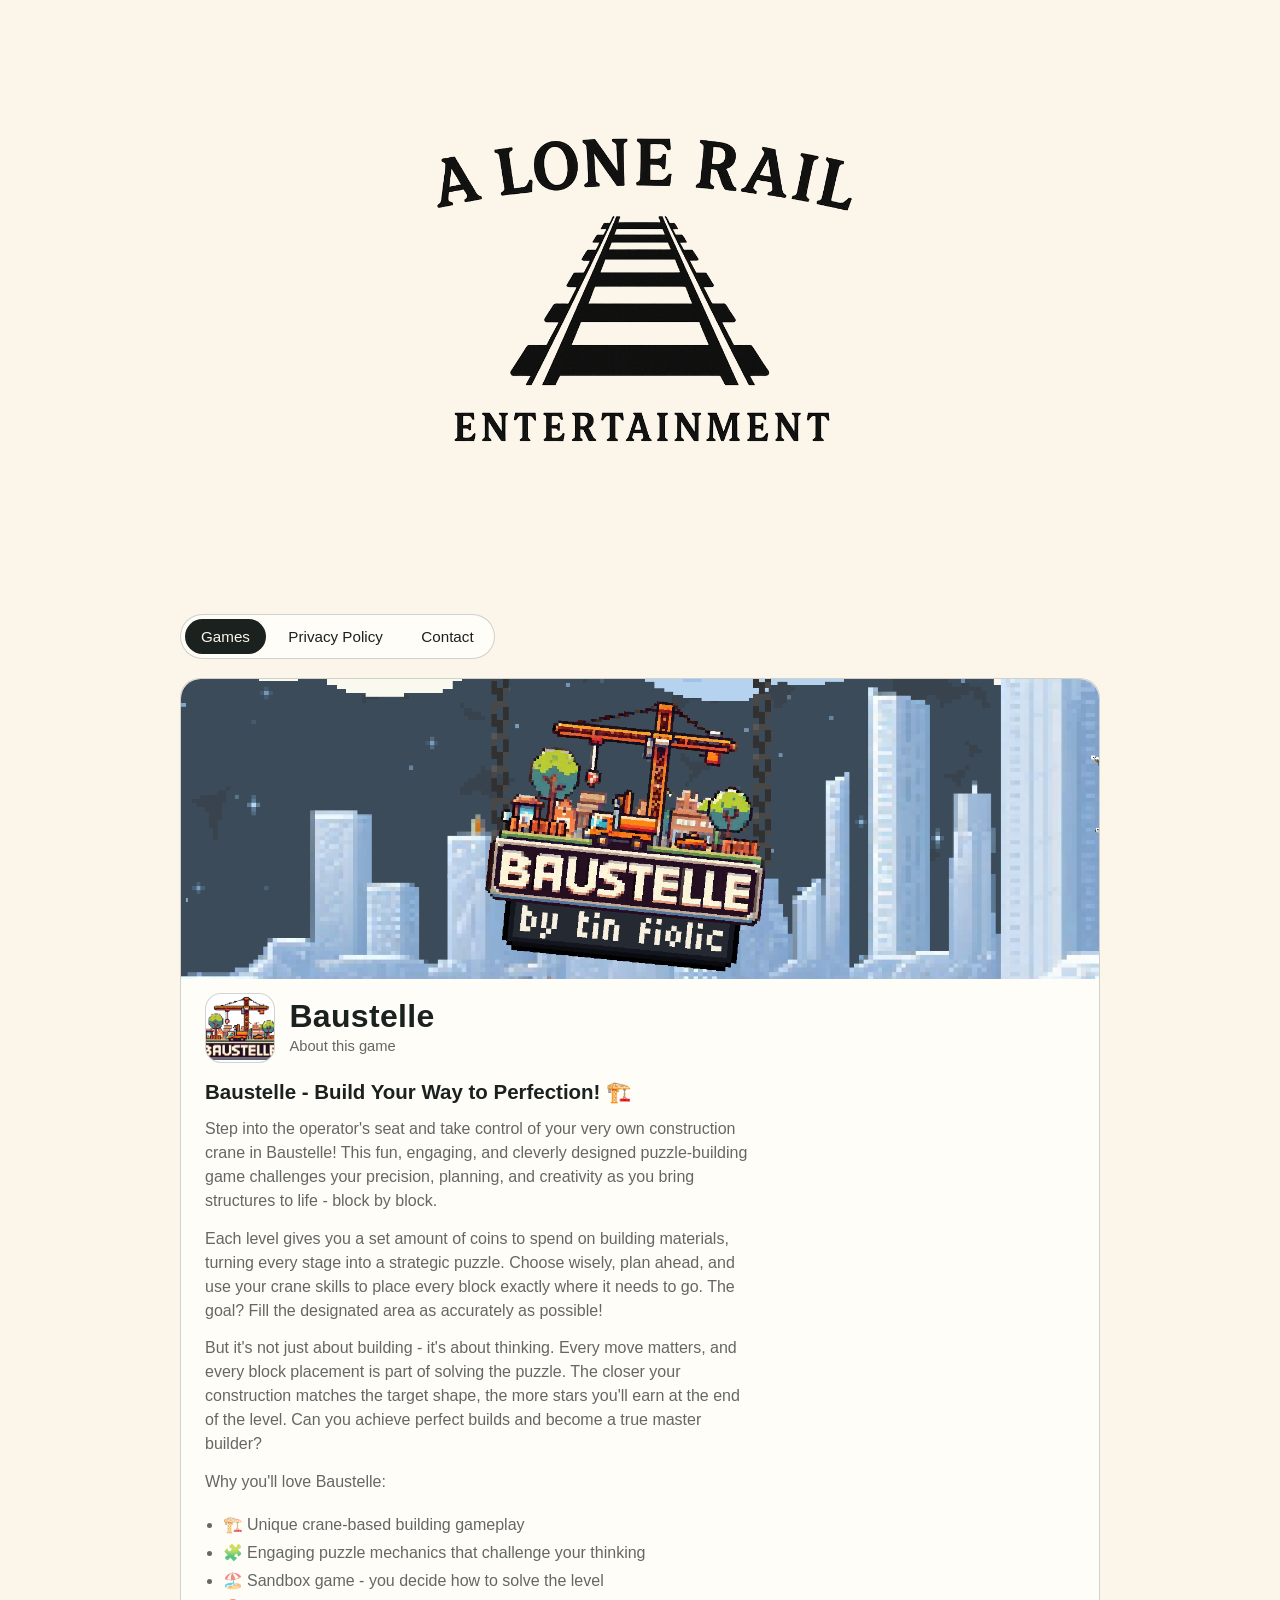
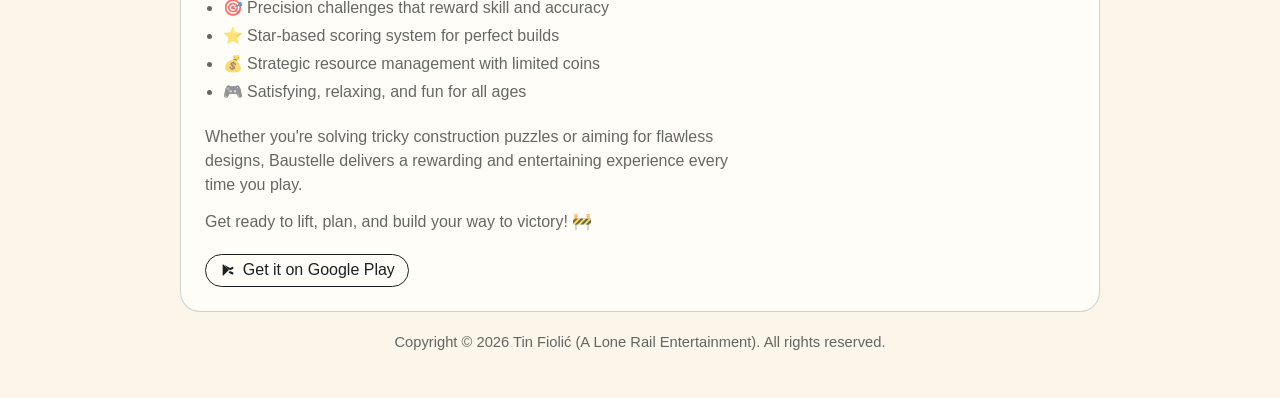
==== index.html @ 3dc6a507 "Update index.html" ====
<!doctype html>
<html lang="en" data-critters-container>
<head>
  <meta charset="utf-8">
  <title>A Lone Rail Entertainment</title>
  <base href="/">
  <meta name="viewport" content="width=device-width, initial-scale=1">
  <link rel="icon" type="image/png" href="assets/rail_icon.png">
<style>html,body{margin:0;padding:0;background:#fbf5ea}body{color:#1b211f;font-family:Segoe UI,Trebuchet MS,Gill Sans,sans-serif}</style><link rel="stylesheet" href="styles-3TZI45D7.css" media="print" onload="this.media='all'"><noscript><link rel="stylesheet" href="styles-3TZI45D7.css"></noscript></head>
<body>
  <app-root></app-root>
<script src="polyfills-FFHMD2TL.js" type="module"></script><script src="main-PAZOWXCW.js" type="module"></script></body>
</html>
---- styles-3TZI45D7.css ----
html,body{margin:0;padding:0;background:#fbf5ea}body{color:#1b211f;font-family:Segoe UI,Trebuchet MS,Gill Sans,sans-serif}
---- styles-3TZI45D7.css ----
html,body{margin:0;padding:0;background:#fbf5ea}body{color:#1b211f;font-family:Segoe UI,Trebuchet MS,Gill Sans,sans-serif}
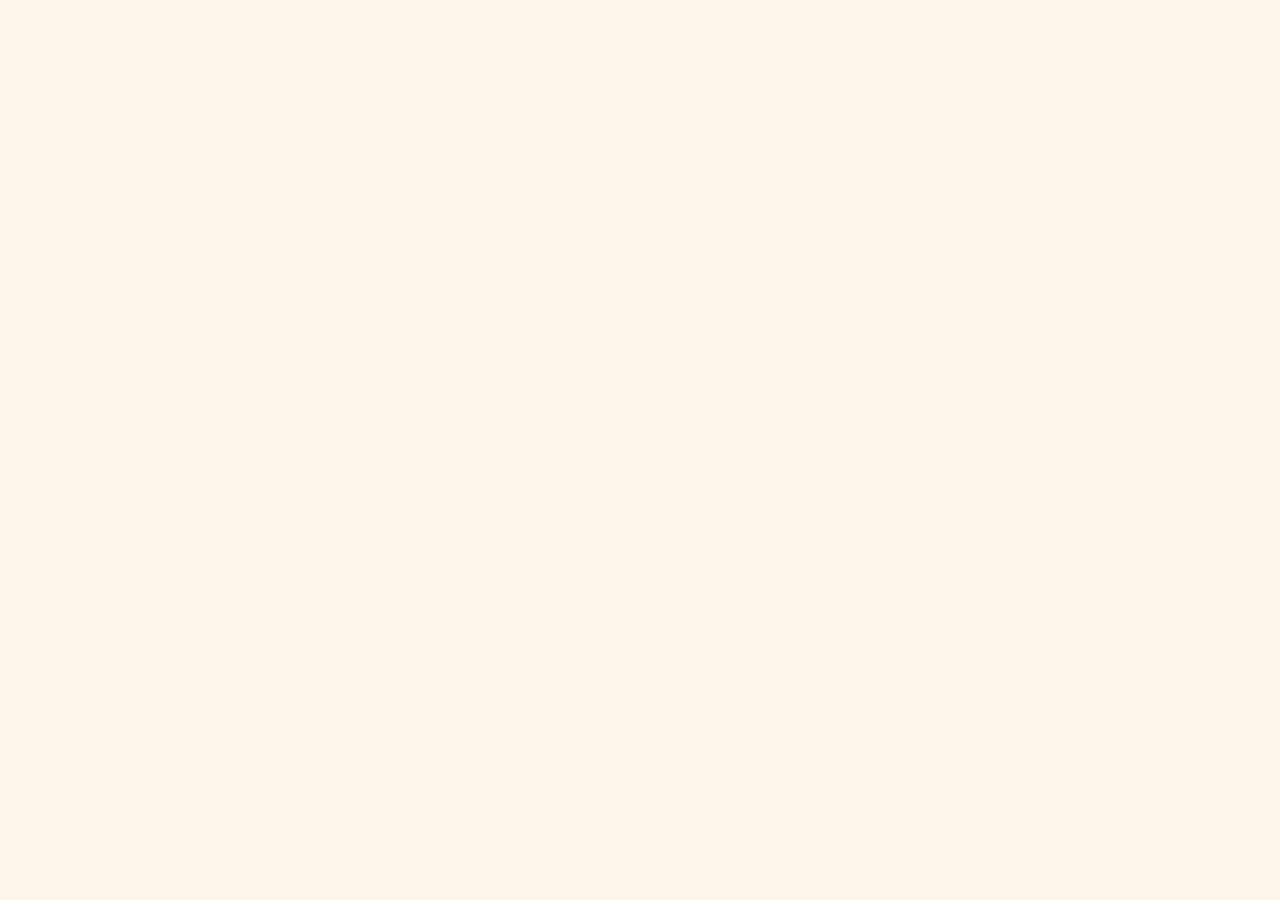
==== commit efe2a34e: "Add files via upload" ====
--- a/index.html
+++ b/index.html
@@ -1,13 +1,13 @@
-<!doctype html>
-<html lang="en" data-critters-container>
-<head>
-  <meta charset="utf-8">
+<!doctype html>
+<html lang="en" data-critters-container>
+<head>
+  <meta charset="utf-8">
   <title>A Lone Rail Entertainment</title>
-  <base href="/">
-  <meta name="viewport" content="width=device-width, initial-scale=1">
+  <base href="/ALoneRailEntertainment/">
+  <meta name="viewport" content="width=device-width, initial-scale=1">
   <link rel="icon" type="image/png" href="assets/rail_icon.png">
-<style>html,body{margin:0;padding:0;background:#fbf5ea}body{color:#1b211f;font-family:Segoe UI,Trebuchet MS,Gill Sans,sans-serif}</style><link rel="stylesheet" href="styles-3TZI45D7.css" media="print" onload="this.media='all'"><noscript><link rel="stylesheet" href="styles-3TZI45D7.css"></noscript></head>
-<body>
-  <app-root></app-root>
-<script src="polyfills-FFHMD2TL.js" type="module"></script><script src="main-PAZOWXCW.js" type="module"></script></body>
-</html>
+<style>html,body{margin:0;padding:0;background:#fbf5ea}body{color:#1b211f;font-family:Segoe UI,Trebuchet MS,Gill Sans,sans-serif}</style><link rel="stylesheet" href="styles-3TZI45D7.css" media="print" onload="this.media='all'"><noscript><link rel="stylesheet" href="styles-3TZI45D7.css"></noscript></head>
+<body>
+  <app-root></app-root>
+<script src="polyfills-FFHMD2TL.js" type="module"></script><script src="main-MXMKMCJA.js" type="module"></script></body>
+</html>
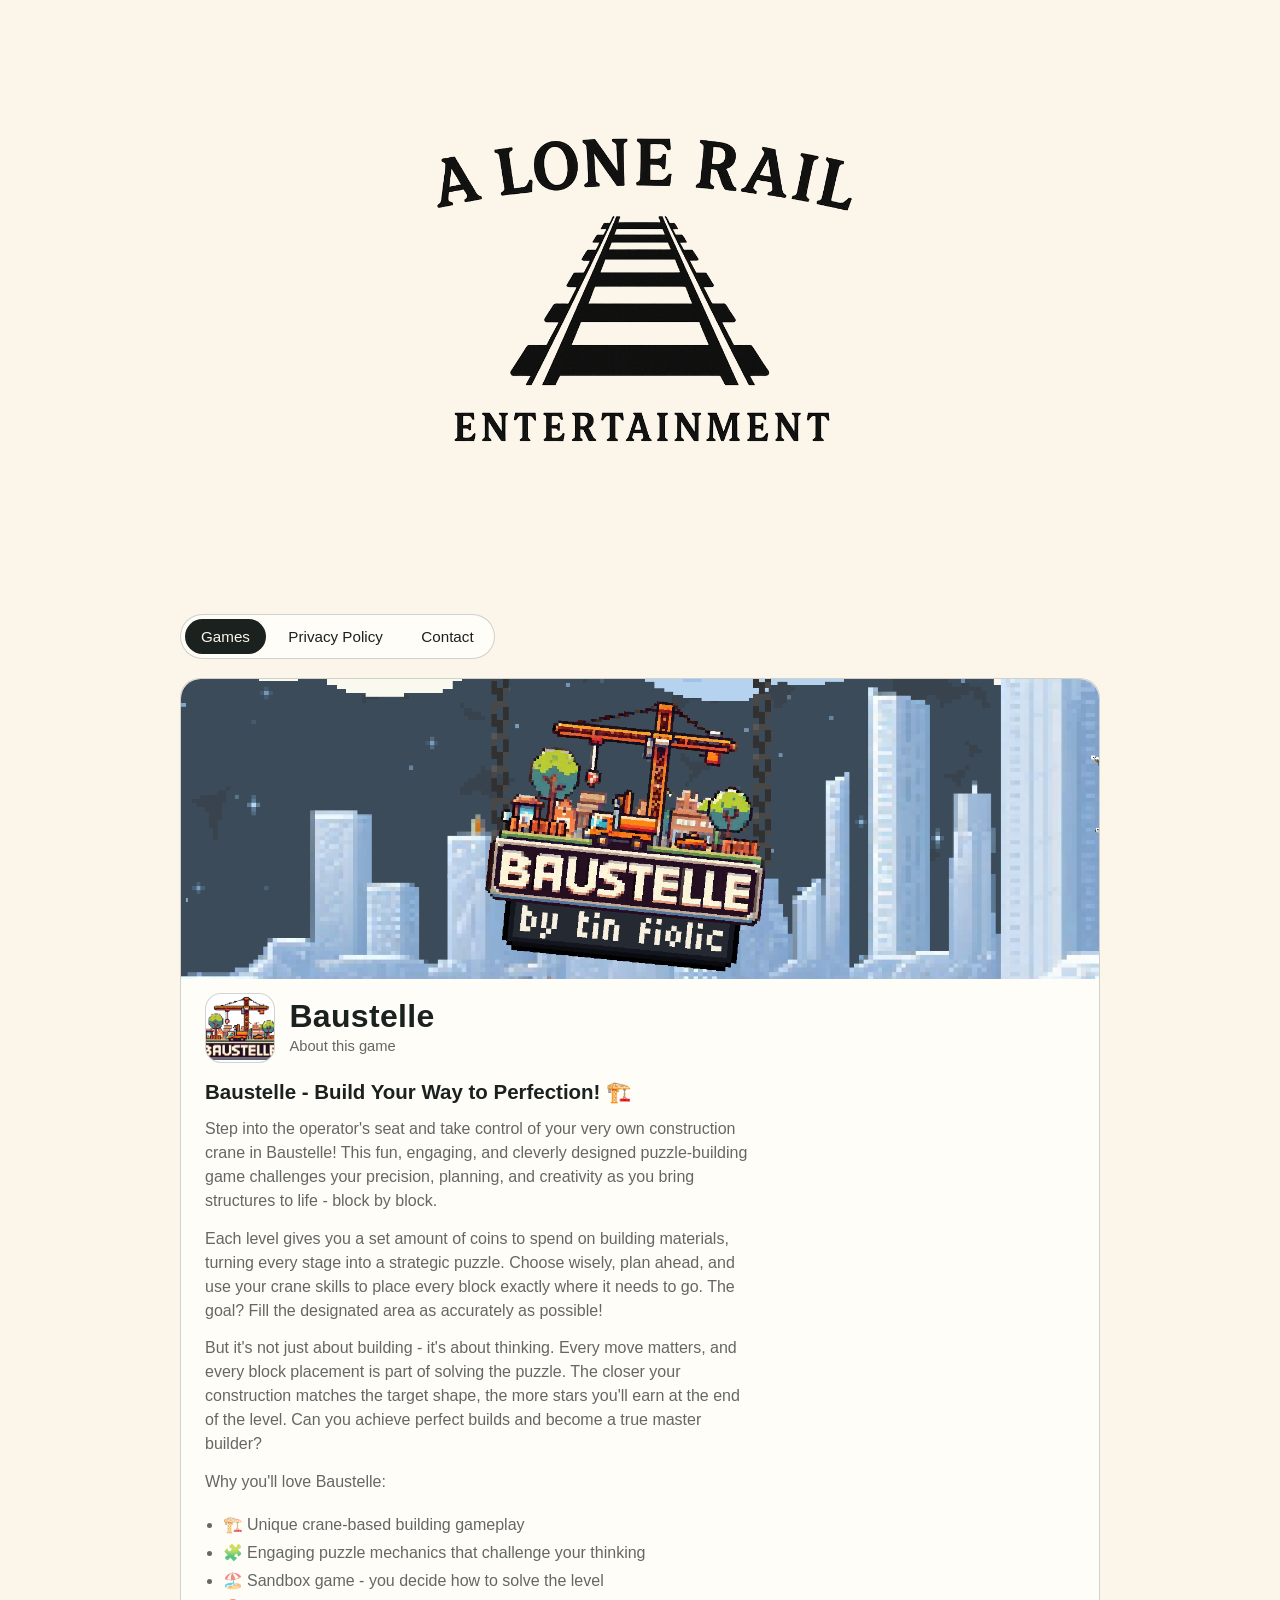
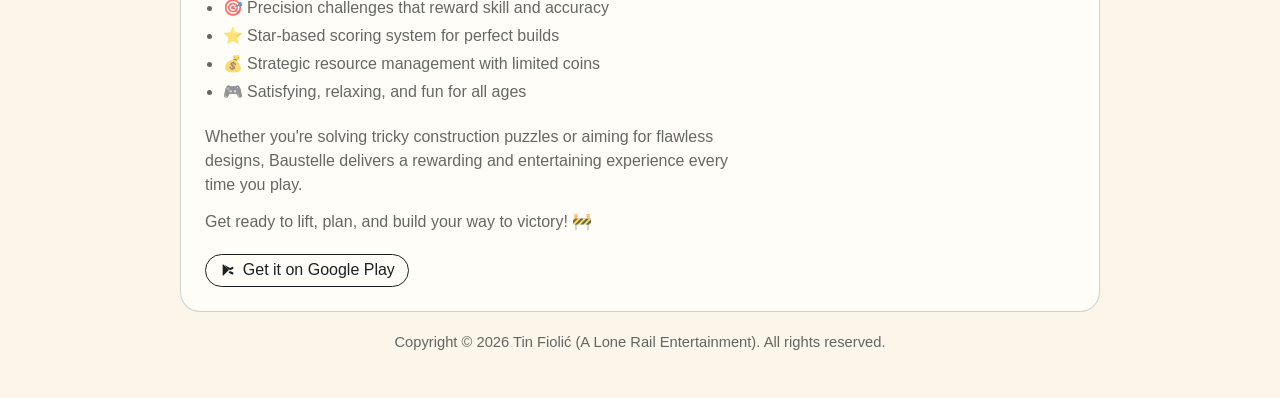
==== commit a5d02db5: "Update index.html" ====
--- a/index.html
+++ b/index.html
@@ -1,13 +1,50 @@
 <!doctype html>
-<html lang="en" data-critters-container>
+<html lang="en">
 <head>
   <meta charset="utf-8">
-  <title>A Lone Rail Entertainment</title>
-  <base href="/ALoneRailEntertainment/">
+  <title>A Lone Rail Entertainment</title>
+  <base href="/">
   <meta name="viewport" content="width=device-width, initial-scale=1">
-  <link rel="icon" type="image/png" href="assets/rail_icon.png">
-<style>html,body{margin:0;padding:0;background:#fbf5ea}body{color:#1b211f;font-family:Segoe UI,Trebuchet MS,Gill Sans,sans-serif}</style><link rel="stylesheet" href="styles-3TZI45D7.css" media="print" onload="this.media='all'"><noscript><link rel="stylesheet" href="styles-3TZI45D7.css"></noscript></head>
+
+  <meta name="description" content="A Lone Rail Entertainment is an indie game studio creating video games, including Baustelle.">
+  <meta name="author" content="A Lone Rail Entertainment">
+  <meta name="robots" content="index, follow, max-image-preview:large, max-snippet:-1, max-video-preview:-1">
+  <meta name="theme-color" content="#fbf5ea">
+
+  <link rel="canonical" href="https://alonerail.com/">
+  <link rel="icon" type="image/png" href="assets/rail_icon.png">
+
+  <!-- Open Graph -->
+  <meta property="og:type" content="website">
+  <meta property="og:title" content="A Lone Rail Entertainment | Indie Video Games, Including Baustelle">
+  <meta property="og:description" content="Discover A Lone Rail Entertainment and our video games, including Baustelle.">
+  <meta property="og:url" content="https://alonerail.com/">
+  <meta property="og:image" content="https://alonerail.com/assets/og-cover.png">
+
+  <!-- Twitter -->
+  <meta name="twitter:card" content="summary_large_image">
+
+  <script type="application/ld+json">
+  {
+    "@context": "https://schema.org",
+    "@type": "Organization",
+    "name": "A Lone Rail Entertainment",
+    "url": "https://alonerail.com/"
+  }
+  </script>
+
+  <style>
+    html,body{margin:0;padding:0;background:#fbf5ea}
+    body{color:#1b211f;font-family:Segoe UI,Trebuchet MS,Gill Sans,sans-serif}
+  </style>
+
+  <link rel="stylesheet" href="styles-3TZI45D7.css" media="print" onload="this.media='all'">
+  <noscript><link rel="stylesheet" href="styles-3TZI45D7.css"></noscript>
+</head>
+
 <body>
   <app-root></app-root>
-<script src="polyfills-FFHMD2TL.js" type="module"></script><script src="main-MXMKMCJA.js" type="module"></script></body>
+  <script src="polyfills-FFHMD2TL.js" type="module"></script>
+  <script src="main-MXMKMCJA.js" type="module"></script>
+</body>
 </html>
